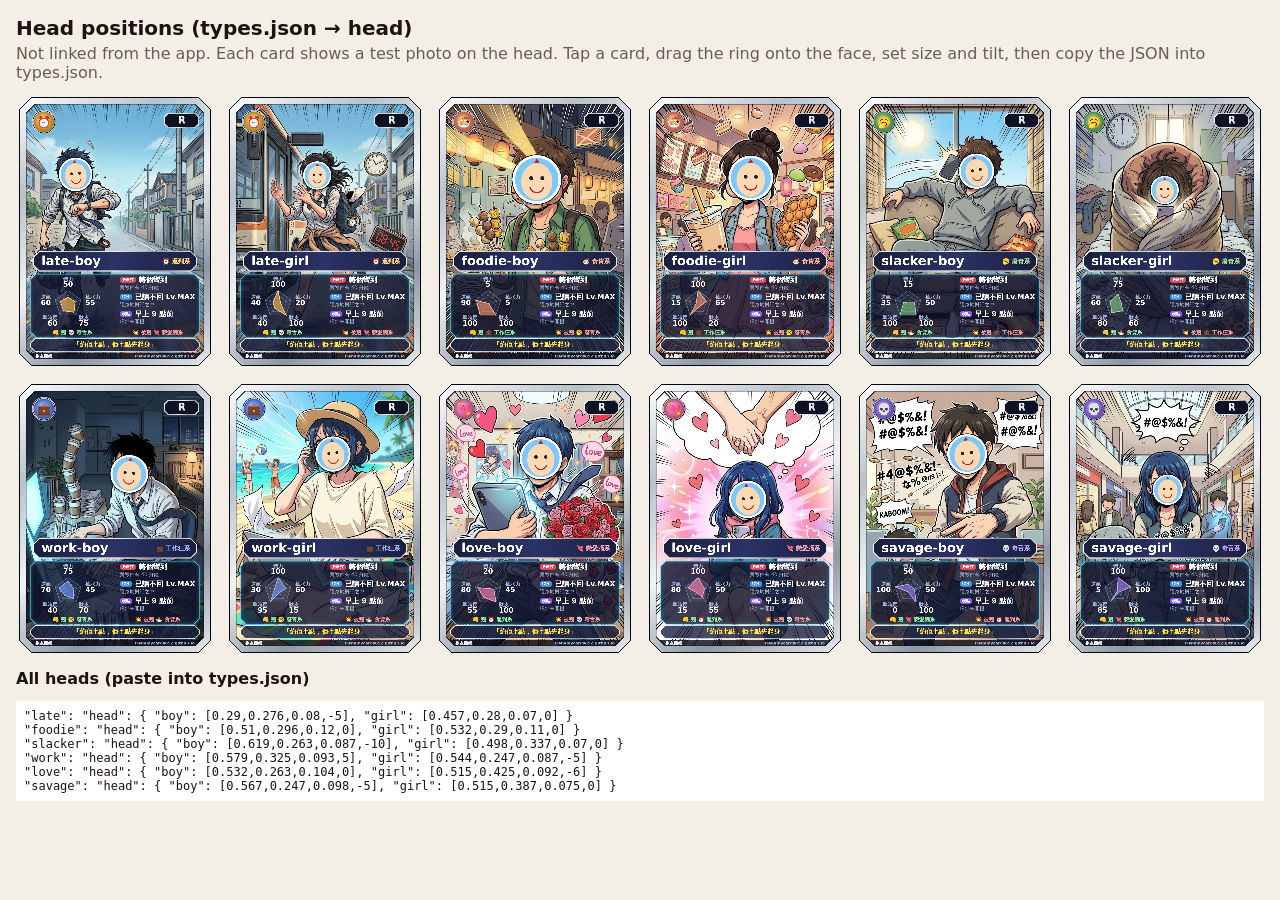
==== docs/dev/heads.html @ c5f2038a "Add head positions and photo sticker drawing for cards Co-Authored-By: Claude Opus 5.5 <noreply@anth" ====
<!doctype html>
<html lang="en">
<head>
  <meta charset="utf-8">
  <meta name="viewport" content="width=device-width, initial-scale=1">
  <meta name="robots" content="noindex">
  <link rel="icon" href="data:,">
  <title>Head positions</title>
  <style>
    body { margin: 0; padding: 16px; background: #f3efe6; color: #1d1412; font-family: system-ui, sans-serif; }
    h1 { font-size: 20px; margin: 0 0 4px; }
    p { margin: 0 0 12px; color: #6b5d50; }
    .grid { display: grid; grid-template-columns: repeat(auto-fill, minmax(180px, 1fr)); gap: 12px; }
    .grid button { padding: 0; border: 3px solid transparent; background: none; cursor: pointer; }
    .grid button[aria-pressed="true"] { border-color: #ff5a36; }
    .grid canvas { display: block; width: 100%; height: auto; }
    .editor[hidden] { display: none; }
    .editor { display: grid; grid-template-columns: minmax(0, 420px) 1fr; gap: 16px; margin: 16px 0; align-items: start; }
    .pic { position: relative; touch-action: none; }
    .pic img { display: block; width: 100%; }
    .ring { position: absolute; border: 3px solid #ff2d55; border-radius: 50%; box-shadow: 0 0 0 2px #fff; transform: translate(-50%, -50%); cursor: move; }
    .ring::after { content: ""; position: absolute; left: 50%; top: -14px; width: 3px; height: 14px; background: #ff2d55; }
    label { display: block; margin: 8px 0; }
    input[type=range] { width: 100%; }
    pre { white-space: pre-wrap; background: #fff; padding: 8px; font-size: 12px; }
  </style>
</head>
<body>
  <h1>Head positions (types.json → head)</h1>
  <p>Not linked from the app. Each card shows a test photo on the head. Tap a card, drag the ring onto the face, set size and tilt, then copy the JSON into types.json.</p>
  <div class="grid" id="grid"></div>
  <div class="editor" id="editor" hidden>
    <div class="pic" id="pic"><img id="img" alt=""><div class="ring" id="ring"></div></div>
    <div>
      <b id="which"></b>
      <label>Size <input type="range" id="r" min="0.03" max="0.2" step="0.001"></label>
      <label>Tilt <input type="range" id="angle" min="-40" max="40" step="1"></label>
      <pre id="out"></pre>
    </div>
  </div>
  <h2 style="font-size:16px">All heads (paste into types.json)</h2>
  <pre id="all"></pre>

  <script type="module">
    import { setLang } from '../js/i18n.js';
    import { loadJSON } from '../js/data.js';
    import { renderCard } from '../js/render-card.js';
    import { randomStats } from '../js/card.js';

    await setLang('zh-HK', { remember: false });
    const [config, types, skills, descriptions] = await Promise.all([
      loadJSON('data/config.json'), loadJSON('data/types.json'),
      loadJSON('data/skills/zh-HK.json'), loadJSON('data/descriptions/zh-HK.json'),
    ]);
    const data = { config, types, skills, descriptions };

    // Test photo: a face with a red "up" arrow, so position and tilt are easy to judge.
    const face = document.createElement('canvas');
    face.width = face.height = 256;
    const f = face.getContext('2d');
    f.fillStyle = '#7ec8ff'; f.fillRect(0, 0, 256, 256);
    f.fillStyle = '#ffd9b3'; f.beginPath(); f.ellipse(128, 140, 92, 108, 0, 0, Math.PI * 2); f.fill();
    f.fillStyle = '#222'; f.beginPath(); f.arc(95, 120, 12, 0, 7); f.arc(161, 120, 12, 0, 7); f.fill();
    f.lineWidth = 8; f.strokeStyle = '#c0262d'; f.beginPath(); f.arc(128, 165, 40, 0.2, Math.PI - 0.2); f.stroke();
    f.fillStyle = '#c0262d'; f.beginPath(); f.moveTo(128, 4); f.lineTo(112, 30); f.lineTo(144, 30); f.fill();
    const photo = face.toDataURL('image/png');

    const p = (id) => ({ id, name: '', desc: '' });
    const list = types.types.flatMap((type) => ['boy', 'girl'].map((gender) => ({ type, gender })));
    const grid = document.getElementById('grid');
    const canvases = new Map();
    const draw = async ({ type, gender }) => {
      const card = { name: `${type.id}-${gender}`, gender, type: type.id, stats: randomStats(config.stats), move: p('m1'), trait: p('t1'), weakness: p('w1'), desc: { id: 'd1', text: '' }, rarity: 'R', photo };
      await renderCard(canvases.get(`${type.id}-${gender}`), card, data);
    };
    const showAll = () => {
      document.getElementById('all').textContent = types.types.map((type) => `"${type.id}": "head": { "boy": ${JSON.stringify(type.head.boy)}, "girl": ${JSON.stringify(type.head.girl)} }`).join('\n');
    };
    for (const item of list) {
      const b = document.createElement('button');
      b.type = 'button';
      const c = document.createElement('canvas');
      canvases.set(`${item.type.id}-${item.gender}`, c);
      b.append(c);
      b.addEventListener('click', () => {
        grid.querySelectorAll('button').forEach((x) => x.setAttribute('aria-pressed', String(x === b)));
        edit(item);
      });
      grid.append(b);
      await draw(item);
    }
    showAll();

    // Editor: values are fractions of the picture (x, y, r) and degrees (tilt).
    const pic = document.getElementById('pic');
    const img = document.getElementById('img');
    const ring = document.getElementById('ring');
    let current = null;
    const round = (v) => Math.round(v * 1000) / 1000;
    function place() {
      const [x, y, r, a] = current.type.head[current.gender];
      const w = img.clientWidth;
      ring.style.left = `${x * 100}%`;
      ring.style.top = `${y * 100}%`;
      ring.style.width = ring.style.height = `${r * 2 * w}px`;
      ring.style.transform = `translate(-50%, -50%) rotate(${a}deg)`;
      document.getElementById('r').value = r;
      document.getElementById('angle').value = a;
      document.getElementById('out').textContent = JSON.stringify(current.type.head[current.gender]);
    }
    async function update(values) {
      current.type.head[current.gender] = values.map((v, i) => (i < 3 ? round(v) : Math.round(v)));
      place();
      showAll();
      await draw(current);
    }
    function edit(item) {
      current = item;
      document.getElementById('editor').hidden = false;
      document.getElementById('which').textContent = `${item.type.id}-${item.gender}`;
      img.onload = place;
      img.src = `../${item.type.art[item.gender]}`;
    }
    let dragging = false;
    pic.addEventListener('pointerdown', (e) => { dragging = true; pic.setPointerCapture(e.pointerId); move(e); });
    pic.addEventListener('pointermove', (e) => { if (dragging) move(e); });
    pic.addEventListener('pointerup', () => { dragging = false; draw(current); });
    function move(e) {
      const box = img.getBoundingClientRect();
      const [, , r, a] = current.type.head[current.gender];
      current.type.head[current.gender] = [round((e.clientX - box.left) / box.width), round((e.clientY - box.top) / box.height), r, a];
      place();
      showAll();
    }
    document.getElementById('r').addEventListener('input', (e) => { const h = current.type.head[current.gender]; update([h[0], h[1], Number(e.target.value), h[3]]); });
    document.getElementById('angle').addEventListener('input', (e) => { const h = current.type.head[current.gender]; update([h[0], h[1], h[2], Number(e.target.value)]); });
  </script>
</body>
</html>
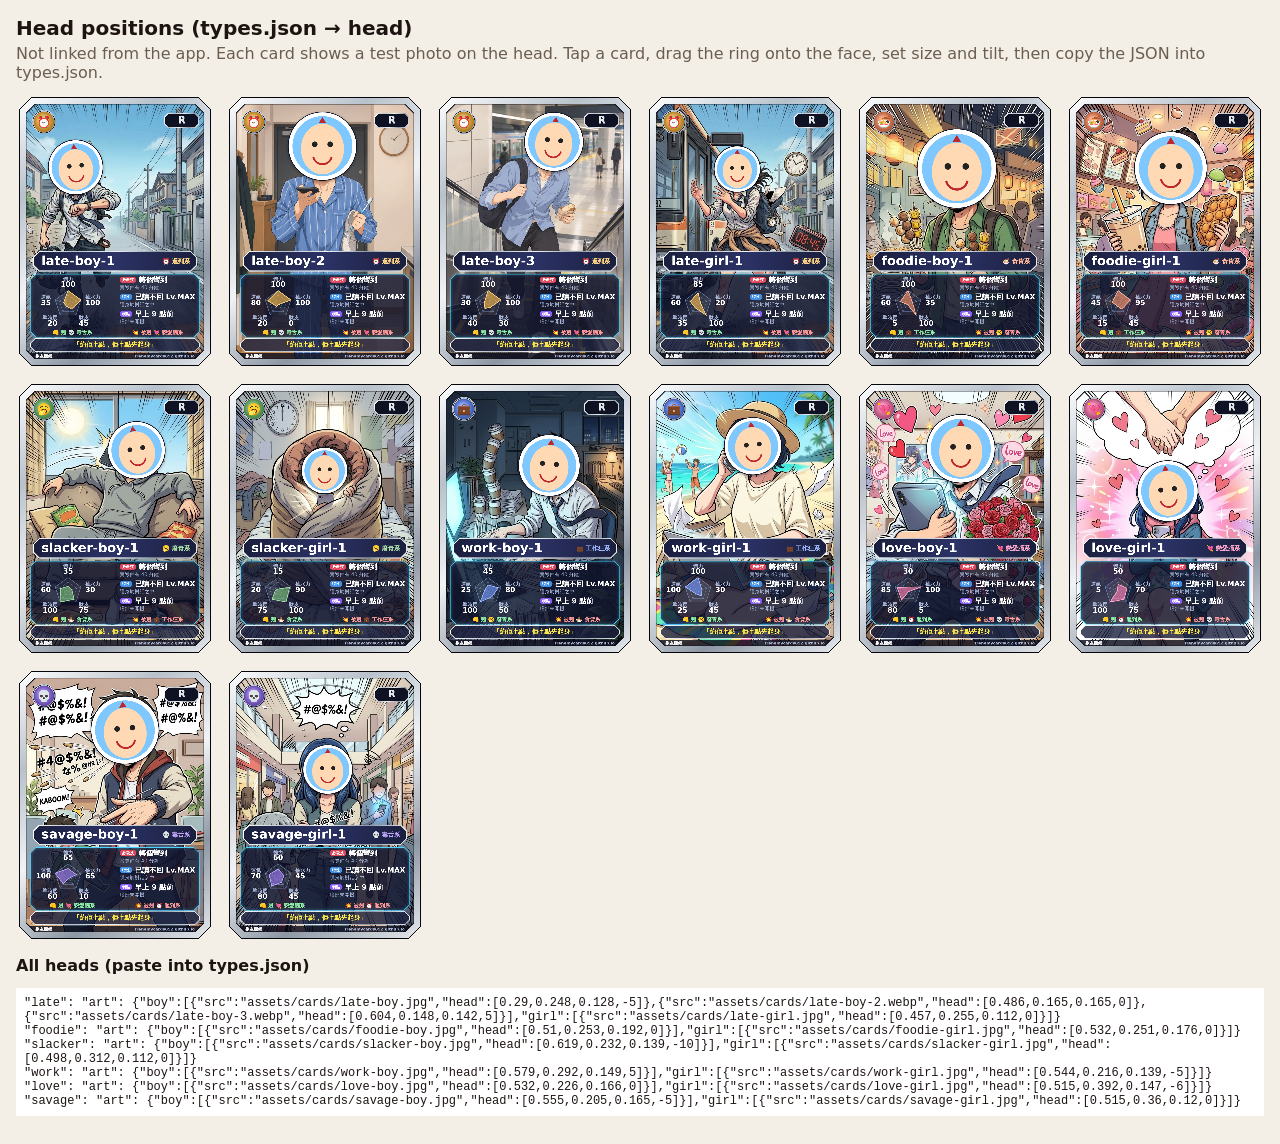
==== commit bc66067b: "Add character scenes: choose a scene per type and gender Co-Authored-By: Claude Opus 5.5 <noreply@an" ====
--- a/docs/dev/heads.html
+++ b/docs/dev/heads.html
@@ -66,21 +66,21 @@
     const photo = face.toDataURL('image/png');
 
     const p = (id) => ({ id, name: '', desc: '' });
-    const list = types.types.flatMap((type) => ['boy', 'girl'].map((gender) => ({ type, gender })));
+    const list = types.types.flatMap((type) => ['boy', 'girl'].flatMap((gender) => (type.art?.[gender] ?? []).map((entry, scene) => ({ type, gender, scene, entry, key: `${type.id}-${gender}-${scene + 1}` }))));
     const grid = document.getElementById('grid');
     const canvases = new Map();
-    const draw = async ({ type, gender }) => {
-      const card = { name: `${type.id}-${gender}`, gender, type: type.id, stats: randomStats(config.stats), move: p('m1'), trait: p('t1'), weakness: p('w1'), desc: { id: 'd1', text: '' }, rarity: 'R', photo };
-      await renderCard(canvases.get(`${type.id}-${gender}`), card, data);
+    const draw = async ({ type, gender, scene, key }) => {
+      const card = { name: key, gender, type: type.id, stats: randomStats(config.stats), move: p('m1'), trait: p('t1'), weakness: p('w1'), desc: { id: 'd1', text: '' }, rarity: 'R', photo, ...(scene > 0 ? { scene } : {}) };
+      await renderCard(canvases.get(key), card, data);
     };
     const showAll = () => {
-      document.getElementById('all').textContent = types.types.map((type) => `"${type.id}": "head": { "boy": ${JSON.stringify(type.head.boy)}, "girl": ${JSON.stringify(type.head.girl)} }`).join('\n');
+      document.getElementById('all').textContent = types.types.map((type) => `"${type.id}": "art": ${JSON.stringify(type.art)}`).join('\n');
     };
     for (const item of list) {
       const b = document.createElement('button');
       b.type = 'button';
       const c = document.createElement('canvas');
-      canvases.set(`${item.type.id}-${item.gender}`, c);
+      canvases.set(item.key, c);
       b.append(c);
       b.addEventListener('click', () => {
         grid.querySelectorAll('button').forEach((x) => x.setAttribute('aria-pressed', String(x === b)));
@@ -98,7 +98,7 @@
     let current = null;
     const round = (v) => Math.round(v * 1000) / 1000;
     function place() {
-      const [x, y, r, a] = current.type.head[current.gender];
+      const [x, y, r, a] = current.entry.head;
       const w = img.clientWidth;
       ring.style.left = `${x * 100}%`;
       ring.style.top = `${y * 100}%`;
@@ -106,10 +106,10 @@
       ring.style.transform = `translate(-50%, -50%) rotate(${a}deg)`;
       document.getElementById('r').value = r;
       document.getElementById('angle').value = a;
-      document.getElementById('out').textContent = JSON.stringify(current.type.head[current.gender]);
+      document.getElementById('out').textContent = JSON.stringify(current.entry.head);
     }
     async function update(values) {
-      current.type.head[current.gender] = values.map((v, i) => (i < 3 ? round(v) : Math.round(v)));
+      current.entry.head = values.map((v, i) => (i < 3 ? round(v) : Math.round(v)));
       place();
       showAll();
       await draw(current);
@@ -117,9 +117,9 @@
     function edit(item) {
       current = item;
       document.getElementById('editor').hidden = false;
-      document.getElementById('which').textContent = `${item.type.id}-${item.gender}`;
+      document.getElementById('which').textContent = item.key;
       img.onload = place;
-      img.src = `../${item.type.art[item.gender]}`;
+      img.src = `../${item.entry.src}`;
     }
     let dragging = false;
     pic.addEventListener('pointerdown', (e) => { dragging = true; pic.setPointerCapture(e.pointerId); move(e); });
@@ -127,13 +127,13 @@
     pic.addEventListener('pointerup', () => { dragging = false; draw(current); });
     function move(e) {
       const box = img.getBoundingClientRect();
-      const [, , r, a] = current.type.head[current.gender];
-      current.type.head[current.gender] = [round((e.clientX - box.left) / box.width), round((e.clientY - box.top) / box.height), r, a];
+      const [, , r, a] = current.entry.head;
+      current.entry.head = [round((e.clientX - box.left) / box.width), round((e.clientY - box.top) / box.height), r, a];
       place();
       showAll();
     }
-    document.getElementById('r').addEventListener('input', (e) => { const h = current.type.head[current.gender]; update([h[0], h[1], Number(e.target.value), h[3]]); });
-    document.getElementById('angle').addEventListener('input', (e) => { const h = current.type.head[current.gender]; update([h[0], h[1], h[2], Number(e.target.value)]); });
+    document.getElementById('r').addEventListener('input', (e) => { const h = current.entry.head; update([h[0], h[1], Number(e.target.value), h[3]]); });
+    document.getElementById('angle').addEventListener('input', (e) => { const h = current.entry.head; update([h[0], h[1], h[2], Number(e.target.value)]); });
   </script>
 </body>
 </html>
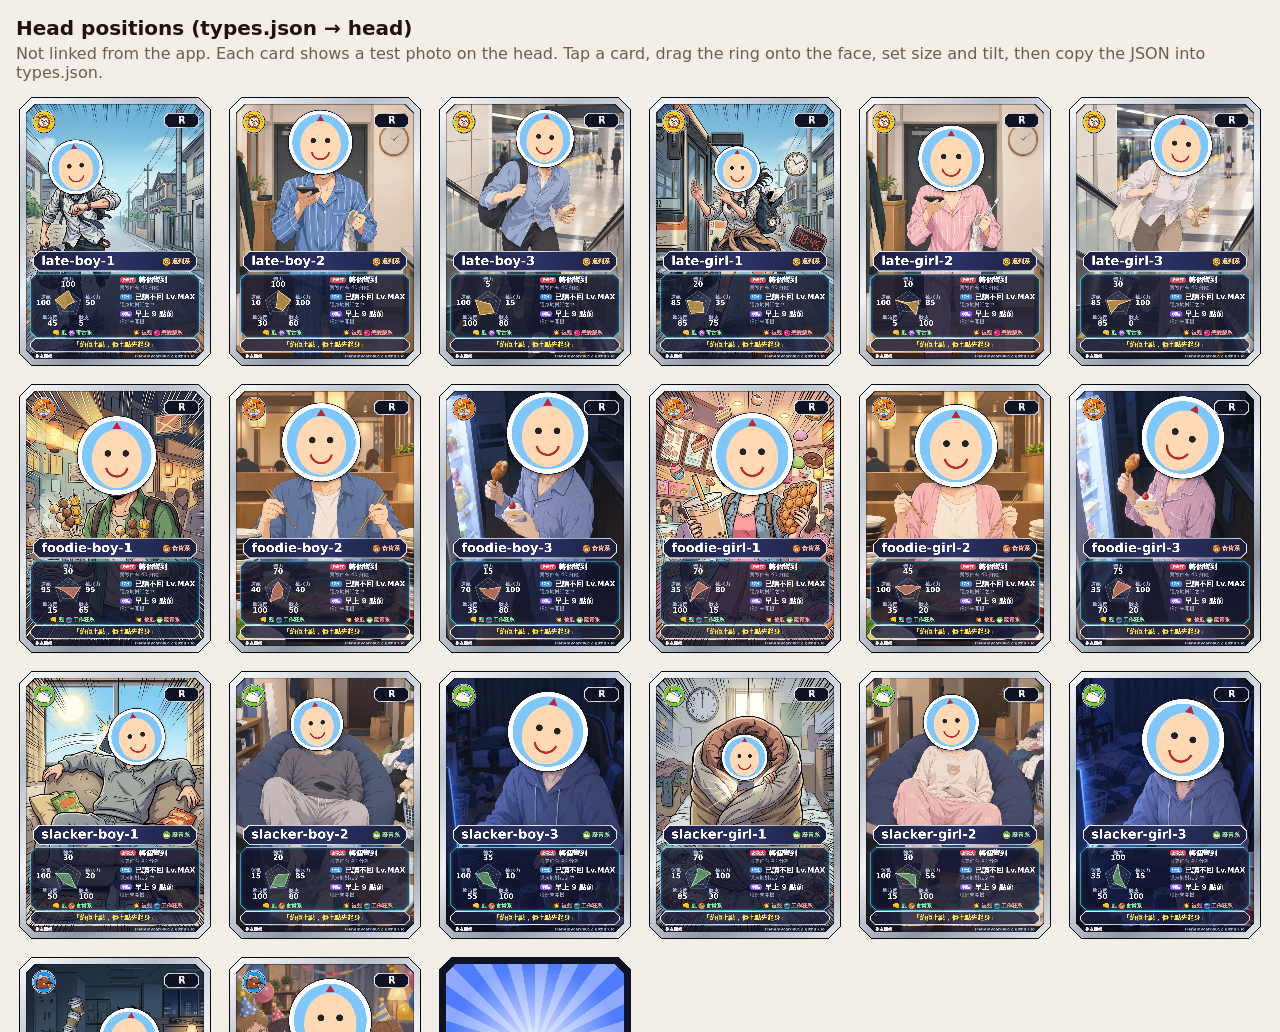
==== commit 5570d1d0: "New Year zodiac characters in the builder from 15 Jan to 28 Feb 2027 Co-Authored-By: Claude Opus 5.5" ====
--- a/docs/dev/heads.html
+++ b/docs/dev/heads.html
@@ -67,6 +67,13 @@
 
     const p = (id) => ({ id, name: '', desc: '' });
     const list = types.types.flatMap((type) => ['boy', 'girl'].flatMap((gender) => (type.art?.[gender] ?? []).map((entry, scene) => ({ type, gender, scene, entry, key: `${type.id}-${gender}-${scene + 1}` }))));
+    // New Year characters (any type; drawn here on the first type's card).
+    const zodiac = types.zodiac;
+    if (zodiac) {
+      zodiac.items.forEach((item, i) => ['boy', 'girl'].forEach((gender) => list.push({
+        type: types.types[0], gender, scene: zodiac.firstScene + i, entry: item.art[gender], key: `zodiac-${item.id}-${gender}`,
+      })));
+    }
     const grid = document.getElementById('grid');
     const canvases = new Map();
     const draw = async ({ type, gender, scene, key }) => {
@@ -74,7 +81,10 @@
       await renderCard(canvases.get(key), card, data);
     };
     const showAll = () => {
-      document.getElementById('all').textContent = types.types.map((type) => `"${type.id}": "art": ${JSON.stringify(type.art)}`).join('\n');
+      document.getElementById('all').textContent = [
+        ...types.types.map((type) => `"${type.id}": "art": ${JSON.stringify(type.art)}`),
+        ...(types.zodiac?.items ?? []).map((item) => `zodiac "${item.id}": boy ${JSON.stringify(item.art.boy.head)} girl ${JSON.stringify(item.art.girl.head)}`),
+      ].join('\n');
     };
     for (const item of list) {
       const b = document.createElement('button');
